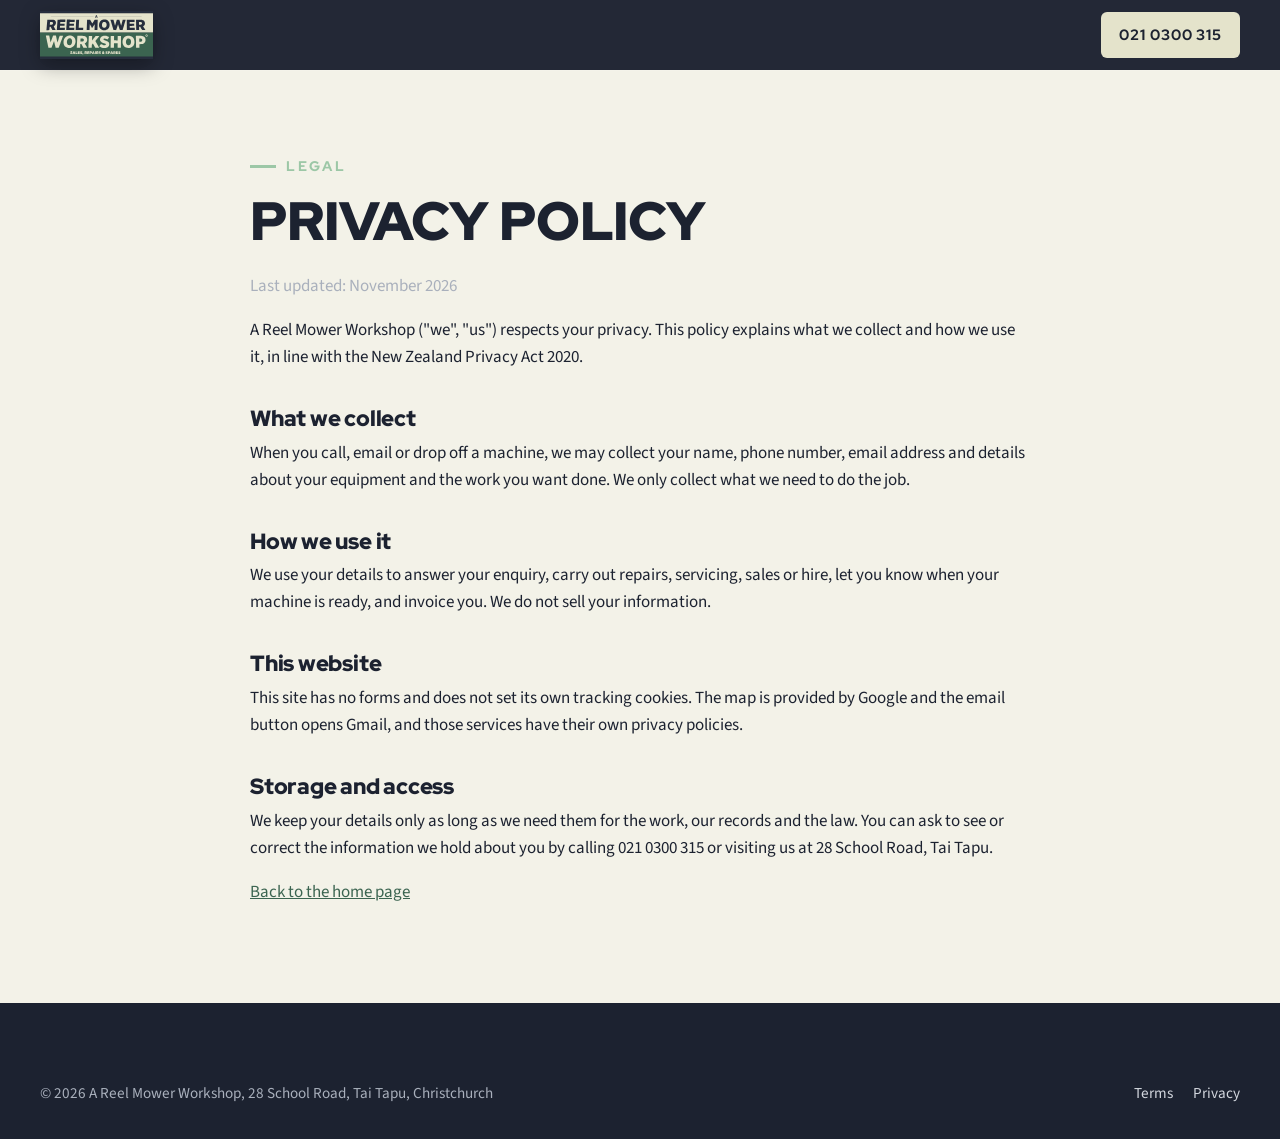
==== privacy.html @ 8727aae1 "Rebuild as A Reel Mower Workshop: new logo, owner photos, showroom, hire and reel grinder - New logo" ====
<!DOCTYPE html>
<html lang="en-NZ">
<head>
<meta charset="utf-8">
<meta name="viewport" content="width=device-width, initial-scale=1">
<title>Privacy Policy | A Reel Mower Workshop, Tai Tapu</title>
<meta name="description" content="Privacy Policy for A Reel Mower Workshop, 28 School Road, Tai Tapu.">
<meta name="theme-color" content="#1C2230">
<link rel="icon" href="favicon.ico" sizes="48x48">
<link rel="icon" href="favicon.svg" type="image/svg+xml">
<link rel="apple-touch-icon" href="apple-touch-icon.png">
<link rel="preconnect" href="https://fonts.googleapis.com">
<link rel="preconnect" href="https://fonts.gstatic.com" crossorigin>
<link href="https://fonts.googleapis.com/css2?family=Red+Hat+Display:wght@700;800;900&family=Source+Sans+3:wght@400;600;700&display=swap" rel="stylesheet">
<link rel="stylesheet" href="styles.css">
</head>
<body>
<header class="nav scrolled"><div class="wrap">
  <a class="logo" href="index.html" aria-label="A Reel Mower Workshop, home"><img src="img/logo-sign.svg" alt="A Reel Mower Workshop" width="3600" height="1528"></a>
  <div class="nav-right"><a class="btn btn-primary nav-call" href="tel:+64210300315" aria-label="Call 021 0300 315"><span class="label">021 0300 315</span></a></div>
</div></header>
<main class="legal"><div class="wrap">
<span class="eyebrow">Legal</span>
<h1>Privacy Policy</h1>
<p class="muted">Last updated: November 2026</p>
<p>A Reel Mower Workshop ("we", "us") respects your privacy. This policy explains what we collect and how we use it, in line with the New Zealand Privacy Act 2020.</p>
<h2>What we collect</h2><p>When you call, email or drop off a machine, we may collect your name, phone number, email address and details about your equipment and the work you want done. We only collect what we need to do the job.</p>
<h2>How we use it</h2><p>We use your details to answer your enquiry, carry out repairs, servicing, sales or hire, let you know when your machine is ready, and invoice you. We do not sell your information.</p>
<h2>This website</h2><p>This site has no forms and does not set its own tracking cookies. The map is provided by Google and the email button opens Gmail, and those services have their own privacy policies.</p>
<h2>Storage and access</h2><p>We keep your details only as long as we need them for the work, our records and the law. You can ask to see or correct the information we hold about you by calling 021 0300 315 or visiting us at 28 School Road, Tai Tapu.</p>
<p><a href="index.html">Back to the home page</a></p>
</div></main>
<footer class="footer"><div class="wrap footer-bottom"><span>&copy; 2026 A Reel Mower Workshop, 28 School Road, Tai Tapu, Christchurch</span><span class="footer-links"><a href="terms.html">Terms</a><a href="privacy.html">Privacy</a></span></div></footer>
</body>
</html>
---- styles.css ----
/* A Reel Mower Workshop. Colours come straight off the new sign: navy, cream, bottle green. */
:root{
  --navy:#262E3D;
  --navy-2:#1C2230;      /* darkest anchor */
  --navy-3:#313B4D;      /* raised dark surface */
  --cream:#E4E3CB;       /* the sign's cream */
  --bone:#F3F2E8;        /* light band */
  --bone-2:#E9E8D6;      /* second light band */
  --green:#3B6450;       /* the sign's green: the one accent */
  --green-dk:#2F5141;
  --green-lt:#9CC7A6;    /* the accent on dark backgrounds */
  --ink:#1C2230;
  --muted:#A9B0BC;
  --muted-dk:#55606F;
  --line:rgba(255,255,255,.12);
  --line-dk:rgba(28,34,48,.14);
  --display:'Red Hat Display', 'Arial Black', sans-serif;
  --body:'Source Sans 3', Arial, sans-serif;
  --r:6px;
}
*,*::before,*::after{box-sizing:border-box}
html{scroll-behavior:smooth;-webkit-text-size-adjust:100%}
body{margin:0;font-family:var(--body);font-size:17px;line-height:1.6;color:#E8E9EC;background:var(--navy-2);overflow-x:hidden}
img{max-width:100%;height:auto;display:block;image-orientation:from-image}
a{color:var(--green-lt)}
h1,h2,h3{font-family:var(--display);line-height:1;margin:0 0 .45em;font-weight:900;letter-spacing:-.01em}
h2{font-size:clamp(2.1rem,5.2vw,3.9rem);text-transform:uppercase}
h3{font-size:1.45rem;font-weight:800}
p{margin:0 0 1em}
.wrap{max-width:1240px;margin:0 auto;padding:0 20px}
section{padding:96px 0;position:relative}
@media (max-width:700px){section{padding:68px 0}}
.band-dark{background:var(--navy)}
.band-darker{background:var(--navy-2)}
.band-light{background:var(--bone);color:var(--ink)}
.band-bone{background:var(--bone-2);color:var(--ink)}
.band-light .muted,.band-bone .muted{color:var(--muted-dk)}
.muted{color:var(--muted)}
.eyebrow{display:inline-flex;align-items:center;gap:10px;font-family:var(--display);font-size:.88rem;font-weight:800;letter-spacing:.2em;text-transform:uppercase;color:var(--green-lt);margin-bottom:16px}
.eyebrow::before{content:"";width:26px;height:3px;background:currentColor}
.band-light .eyebrow,.band-bone .eyebrow{color:var(--green)}
.section-head{display:flex;justify-content:space-between;align-items:flex-end;gap:28px;flex-wrap:wrap;margin-bottom:44px}
.section-head>div{flex:1 1 520px}
.section-head h2{margin:0;max-width:760px}
.section-head p{flex:0 1 400px;max-width:420px;margin:0}
.btn{display:inline-flex;align-items:center;justify-content:center;gap:10px;min-height:52px;padding:13px 24px;font-family:var(--display);font-size:1rem;font-weight:800;letter-spacing:.06em;text-transform:uppercase;text-decoration:none;border:2px solid transparent;border-radius:var(--r);cursor:pointer;transition:background .2s,color .2s,transform .2s,border-color .2s}
.btn svg{width:20px;height:20px;flex:none}
.btn-primary{background:var(--cream);color:var(--navy-2)}
.btn-primary:hover{background:#fff;transform:translateY(-2px)}
.btn-green{background:var(--green);color:#fff}
.btn-green:hover{background:var(--green-dk);transform:translateY(-2px)}
.btn-ghost{border-color:rgba(255,255,255,.8);color:#fff}
.btn-ghost:hover{background:#fff;color:var(--navy-2)}
.btn-dark{border-color:var(--ink);color:var(--ink)}
.btn-dark:hover{background:var(--ink);color:#fff}
:focus-visible{outline:3px solid var(--green-lt);outline-offset:3px}
.band-light :focus-visible,.band-bone :focus-visible{outline-color:var(--green)}
.icon{width:24px;height:24px;flex:none}
.skip{position:absolute;left:-9999px;top:0;background:#fff;color:#000;padding:10px 14px;z-index:100}
.skip:focus{left:10px;top:10px}

/* ---------- NAV ---------- */
.nav{position:fixed;top:0;left:0;right:0;z-index:50;color:#fff;transition:background .3s,box-shadow .3s}
.nav .wrap{display:flex;align-items:center;justify-content:space-between;gap:16px;height:92px;transition:height .3s}
.nav.scrolled{background:rgba(28,34,48,.97);box-shadow:0 1px 0 var(--line)}
.nav.scrolled .wrap{height:70px}
.logo{display:block;flex:none;line-height:0;border-radius:3px;box-shadow:0 6px 20px rgba(0,0,0,.35)}
.logo img{height:62px;width:auto;transition:height .3s}
.nav.scrolled .logo img{height:48px}
.nav-links{display:flex;gap:26px;list-style:none;margin:0;padding:0}
.nav-links a{color:#fff;text-decoration:none;font-family:var(--display);font-weight:700;font-size:.95rem;letter-spacing:.08em;text-transform:uppercase;position:relative;padding:6px 0}
.nav-links a::after{content:"";position:absolute;left:0;bottom:0;height:2px;width:0;background:var(--green-lt);transition:width .25s}
.nav-links a:hover::after{width:100%}
.nav-right{display:flex;align-items:center;gap:8px}
.nav-call{min-height:46px;padding:8px 16px;font-size:.92rem}
.burger{display:none;background:none;border:0;color:#fff;width:46px;height:46px;padding:10px;cursor:pointer}
.burger svg{width:26px;height:26px}
@media (max-width:1060px){
  .burger{display:block}
  .nav-links{display:none;position:absolute;top:100%;left:0;right:0;flex-direction:column;gap:0;background:var(--navy-2);padding:6px 20px 22px;border-top:3px solid var(--green)}
  .nav-links.open{display:flex}
  .nav-links a{display:block;padding:14px 0;border-bottom:1px solid var(--line)}
}
@media (max-width:560px){
  .nav .wrap{height:78px}
  .logo img{height:48px}
  .nav.scrolled .logo img{height:42px}
  .nav-call .label{display:none}
  .nav-call{padding:8px 13px}
}

/* ---------- HERO ---------- */
.hero{min-height:100vh;min-height:100svh;display:flex;align-items:flex-end;color:#fff;background:var(--navy-2);overflow:hidden;padding:150px 0 64px}
.hero-slides{position:absolute;inset:0}
.hero-slides img{position:absolute;inset:0;width:100%;height:100%;object-fit:cover;opacity:0;transform:scale(1.02);transition:opacity 1.6s ease}
.hero-slides img.active{opacity:1;animation:kenburns 8s ease-out forwards}
@keyframes kenburns{from{transform:scale(1.02) translate(0,0)}to{transform:scale(1.12) translate(-1.5%,-1%)}}
.hero::after{content:"";position:absolute;inset:0;background:linear-gradient(90deg,rgba(28,34,48,.86) 0%,rgba(28,34,48,.55) 55%,rgba(28,34,48,.32)),linear-gradient(0deg,rgba(28,34,48,.92),transparent 50%)}
.hero .wrap{position:relative;z-index:2;width:100%}
.hero .eyebrow{color:var(--cream)}
.hero h1{font-size:clamp(2.3rem,7.6vw,6.4rem);text-transform:uppercase;margin-bottom:22px}
.hero h1 .line{display:block;overflow:hidden;padding-bottom:.05em;white-space:nowrap}
.hero h1 .line>span{display:block}
.hero h1 .hl{color:var(--green-lt)}
.js .hero h1 .line>span{transform:translateY(105%);animation:lineUp .9s cubic-bezier(.2,.8,.2,1) forwards}
.js .hero h1 .line:nth-child(2)>span{animation-delay:.14s}
.js .hero h1 .line:nth-child(3)>span{animation-delay:.28s}
@keyframes lineUp{to{transform:translateY(0)}}
.hero-bottom{display:flex;justify-content:space-between;align-items:flex-end;gap:28px;flex-wrap:wrap}
.hero p.lead{font-size:clamp(1.05rem,2vw,1.25rem);color:#E1E3E8;max-width:560px;margin:0}
.hero-ctas{display:flex;flex-wrap:wrap;gap:12px;margin:26px 0 0}
.js .hero-fade{opacity:0;animation:fadeIn .8s ease .55s forwards}
@keyframes fadeIn{to{opacity:1}}
.rating{display:inline-flex;align-items:center;gap:14px;padding:14px 20px;background:rgba(255,255,255,.1);border:1px solid rgba(255,255,255,.26);border-radius:var(--r);backdrop-filter:blur(12px);-webkit-backdrop-filter:blur(12px);color:#fff;text-decoration:none}
.rating .num{font-family:var(--display);font-size:2.4rem;font-weight:900;line-height:1}
.stars{display:inline-flex;gap:2px;color:#F2C14E}
.stars svg{width:18px;height:18px}
.rating small{display:block;color:#D5D8DE;font-size:.88rem}
.slide-dots{display:flex;gap:8px;margin-top:28px}
.slide-dots span{width:40px;height:3px;background:rgba(255,255,255,.3);position:relative;overflow:hidden}
.slide-dots span.on::after{content:"";position:absolute;inset:0;background:var(--cream);animation:dot 6s linear forwards;transform-origin:left}
@keyframes dot{from{transform:scaleX(0)}to{transform:scaleX(1)}}

/* ---------- TRUST STRIP (the sign's green band) ---------- */
.trust{padding:0;background:var(--green);color:var(--cream);border-top:6px solid var(--navy-2);border-bottom:6px solid var(--navy-2)}
.trust-grid{display:grid;grid-template-columns:repeat(3,1fr)}
.trust-item{display:flex;gap:14px;align-items:center;padding:26px 22px}
.trust-item+.trust-item{border-left:1px solid rgba(228,227,203,.25)}
.trust-item .icon{width:34px;height:34px}
.trust-item strong{display:block;font-family:var(--display);font-size:1.2rem;font-weight:900;text-transform:uppercase;letter-spacing:.02em;line-height:1.15;color:#fff}
.trust-item span{font-size:.96rem}
@media (max-width:820px){.trust-grid{grid-template-columns:1fr}.trust-item+.trust-item{border-left:0;border-top:1px solid rgba(228,227,203,.25)}}

/* ---------- SERVICE TILES ---------- */
.tiles{display:grid;grid-template-columns:repeat(3,1fr);grid-auto-rows:360px;gap:8px}
.tile{position:relative;overflow:hidden;color:#fff;display:flex;align-items:flex-end;background:var(--navy-3);border-radius:var(--r)}
.tile img{position:absolute;inset:0;width:100%;height:100%;object-fit:cover;transition:transform .8s cubic-bezier(.2,.8,.2,1)}
.tile::after{content:"";position:absolute;inset:0;background:linear-gradient(0deg,rgba(28,34,48,.95) 0%,rgba(28,34,48,.55) 45%,rgba(28,34,48,.12) 100%)}
.tile:hover img{transform:scale(1.06)}
.tile-body{position:relative;z-index:2;padding:24px}
.tile-num{font-family:var(--display);font-weight:900;color:var(--green-lt);font-size:.9rem;letter-spacing:.2em}
.tile h3{font-size:1.6rem;text-transform:uppercase;margin:.25em 0 .35em}
.tile p{margin:0;color:#DADDE3;font-size:.98rem;max-width:40ch}
@media (max-width:960px){.tiles{grid-template-columns:1fr 1fr}}
@media (max-width:620px){.tiles{grid-template-columns:1fr;grid-auto-rows:320px}}

/* ---------- SPLIT FEATURES (grinder, hire, about) ---------- */
.split{display:grid;grid-template-columns:1.05fr 1fr;gap:64px;align-items:center}
.split.flip .split-media{order:2}
@media (max-width:900px){.split,.split.flip{grid-template-columns:1fr;gap:40px}.split.flip .split-media{order:0}}
.pair{display:grid;grid-template-columns:1.25fr 1fr;gap:10px;align-items:start}
.pair figure{margin:0}
.pair figure:nth-child(2){margin-top:70px}
.pair img,.single img{border-radius:var(--r);width:100%}
.single{position:relative;margin:0}
.tag{position:absolute;left:0;bottom:0;background:var(--green);color:#fff;font-family:var(--display);font-weight:800;letter-spacing:.08em;text-transform:uppercase;font-size:.85rem;padding:12px 16px;border-radius:0 var(--r) 0 var(--r)}
.checks{list-style:none;margin:26px 0 30px;padding:0;display:grid;gap:14px}
.checks li{display:flex;gap:12px;align-items:flex-start}
.checks .icon{color:var(--green-lt);margin-top:2px}
.band-light .checks .icon,.band-bone .checks .icon{color:var(--green)}
.checks strong{display:block;font-family:var(--display);font-weight:800;font-size:1.08rem}
.steps{counter-reset:s;list-style:none;margin:26px 0 30px;padding:0;display:grid;gap:12px}
.steps li{counter-increment:s;display:flex;gap:16px;align-items:flex-start;padding:16px 18px;background:var(--navy-3);border-radius:var(--r)}
.steps li::before{content:counter(s,decimal-leading-zero);font-family:var(--display);font-weight:900;color:var(--green-lt);font-size:1.3rem;line-height:1.1}
.steps strong{display:block;font-family:var(--display);font-weight:800}
.chiplist{display:flex;flex-wrap:wrap;gap:8px;margin:0 0 26px;padding:0;list-style:none}
.chiplist li{padding:7px 13px;border:1px solid var(--line);border-radius:999px;font-size:.95rem}
.band-light .chiplist li,.band-bone .chiplist li{border-color:var(--line-dk)}
.note{font-size:.92rem}

/* ---------- STATS BAND ---------- */
.parallax{background-size:cover;background-position:center;background-attachment:fixed;color:#fff;padding:110px 0}
.parallax::before{content:"";position:absolute;inset:0;background:rgba(28,34,48,.8)}
.parallax .wrap{position:relative}
.stats{display:grid;grid-template-columns:repeat(4,1fr);gap:20px;text-align:center}
.stat b{display:block;font-family:var(--display);font-size:clamp(2.6rem,6vw,4.4rem);font-weight:900;line-height:1;color:var(--cream)}
.stat span{font-family:var(--display);font-weight:700;letter-spacing:.14em;text-transform:uppercase;font-size:.85rem;color:#D3D7DE}
@media (max-width:760px){.stats{grid-template-columns:1fr 1fr;gap:34px 16px}}
@media (hover:none){.parallax{background-attachment:scroll}}

/* ---------- MASONRY GALLERIES (natural aspect, never cropped) ---------- */
.masonry{column-count:3;column-gap:10px}
.masonry figure{break-inside:avoid;margin:0 0 10px;position:relative;overflow:hidden;border-radius:var(--r)}
.masonry img{width:100%;height:auto;display:block;transition:transform .7s cubic-bezier(.2,.8,.2,1)}
.masonry figure:hover img{transform:scale(1.04)}
.masonry figcaption{position:absolute;left:0;right:0;bottom:0;padding:30px 14px 11px;font-family:var(--display);font-weight:700;font-size:.92rem;letter-spacing:.04em;color:#fff;background:linear-gradient(0deg,rgba(28,34,48,.85),transparent)}
@media (max-width:900px){.masonry{column-count:2}}
@media (max-width:520px){.masonry{column-count:1}}

/* ---------- CREW ---------- */
.crew{display:grid;grid-template-columns:repeat(2,minmax(0,1fr));gap:16px;margin-top:8px}
.crew-card{padding:24px;border:1px solid var(--line-dk);border-radius:var(--r);background:#fff}
.crew-card .role{font-family:var(--display);font-weight:800;letter-spacing:.12em;text-transform:uppercase;font-size:.8rem;color:var(--green)}
.crew-card h3{margin:.3em 0 .35em;font-size:1.5rem}
.crew-card p{margin:0;color:var(--muted-dk)}
@media (max-width:620px){.crew{grid-template-columns:1fr}}

/* ---------- REVIEWS ---------- */
.reviews-grid{display:grid;grid-template-columns:repeat(3,1fr);gap:14px}
.review{background:var(--navy-3);padding:26px;border-radius:var(--r);display:flex;flex-direction:column;gap:14px}
.review blockquote{margin:0;font-size:1.04rem;color:#E4E6EA}
.review footer{margin-top:auto;display:flex;justify-content:space-between;gap:10px;font-size:.92rem;color:var(--muted);flex-wrap:wrap}
.review footer b{color:#fff;font-family:var(--display);font-weight:800}
.reviews-cta{margin-top:30px;display:flex;flex-wrap:wrap;gap:12px;align-items:center}
@media (max-width:960px){.reviews-grid{grid-template-columns:1fr 1fr}}
@media (max-width:640px){.reviews-grid{grid-template-columns:1fr}}
.review-banner{background:var(--green);color:var(--cream);padding:56px 0;border-top:6px solid var(--navy-2);border-bottom:6px solid var(--navy-2)}
.review-banner .wrap{display:flex;justify-content:space-between;align-items:center;gap:24px;flex-wrap:wrap}
.review-banner h2{font-size:clamp(1.7rem,4vw,2.7rem);margin:0;color:#fff}
.review-banner p{margin:.4em 0 0}

/* ---------- FAQ ---------- */
.faq{max-width:880px}
.faq details{border-bottom:1px solid var(--line-dk)}
.faq summary{list-style:none;cursor:pointer;display:flex;justify-content:space-between;align-items:center;gap:18px;padding:22px 2px;min-height:56px;font-family:var(--display);font-weight:800;font-size:1.18rem}
.faq summary::-webkit-details-marker{display:none}
.faq summary::after{content:"+";font-size:1.8rem;line-height:1;color:var(--green);transition:transform .25s;flex:none}
.faq details[open] summary::after{transform:rotate(45deg)}
.faq details p{margin:0 0 22px;color:var(--muted-dk);max-width:72ch}

/* ---------- CONTACT ---------- */
.contact{background:var(--navy)}
.contact-grid{display:grid;grid-template-columns:1fr 1fr;gap:56px;align-items:start}
@media (max-width:900px){.contact-grid{grid-template-columns:1fr;gap:36px}}
.info{list-style:none;margin:28px 0;padding:0;display:grid;gap:18px}
.info li{display:flex;gap:14px;align-items:flex-start}
.info .icon{color:var(--green-lt);margin-top:2px}
.info small{display:block;font-family:var(--display);font-weight:800;letter-spacing:.14em;text-transform:uppercase;font-size:.75rem;color:var(--muted)}
.info a{color:#fff;text-decoration:none}
.info a:hover{text-decoration:underline}
.socials{display:flex;gap:10px}
.socials a{width:46px;height:46px;display:inline-flex;align-items:center;justify-content:center;border:1px solid var(--line);border-radius:50%;color:#fff;transition:background .2s,border-color .2s}
.socials a:hover{background:var(--green);border-color:var(--green)}
.socials svg{width:20px;height:20px}
.contact-card{background:var(--navy-2);padding:34px;border-radius:var(--r);border-top:6px solid var(--green)}
.contact-card h3{font-size:1.8rem;text-transform:uppercase}
.contact-card .btn{width:100%;min-height:62px;font-size:1.05rem;margin-top:12px}
.hours{width:100%;border-collapse:collapse;margin-top:6px;font-size:.98rem}
.hours td{padding:6px 0;border-bottom:1px solid var(--line)}
.hours td:last-child{text-align:right;color:#fff}
.map{padding:0;line-height:0;background:var(--navy-2)}
.map iframe{width:100%;height:440px;border:0;filter:grayscale(.25) contrast(1.05)}
@media (max-width:620px){.map iframe{height:340px}}

/* ---------- FOOTER ---------- */
.footer{background:var(--navy-2);padding:56px 0 34px;color:var(--muted);font-size:.95rem}
.footer-top{display:flex;justify-content:space-between;align-items:center;gap:26px;flex-wrap:wrap;padding-bottom:28px;border-bottom:1px solid var(--line)}
.footer-logo img{height:84px;width:auto;border-radius:3px}
.footer-links{display:flex;gap:20px;flex-wrap:wrap}
.footer-links a{color:#D3D7DE;text-decoration:none}
.footer-links a:hover{color:#fff}
.footer-bottom{padding-top:22px;display:flex;justify-content:space-between;gap:12px;flex-wrap:wrap}

/* ---------- LEGAL PAGES ---------- */
.legal{background:var(--bone);color:var(--ink);padding:150px 0 80px}
.legal .wrap{max-width:820px}
.legal h1{font-size:clamp(2.2rem,6vw,3.4rem);text-transform:uppercase}
.legal h2{font-size:1.4rem;text-transform:none;margin-top:1.6em}
.legal a{color:var(--green)}

/* ---------- REVEALS ---------- */
.js .reveal{opacity:0;transform:translateY(26px);transition:opacity .7s ease,transform .7s cubic-bezier(.2,.8,.2,1)}
.js .reveal.in{opacity:1;transform:none}
.js .wipe>img{clip-path:inset(0 100% 0 0);transition:clip-path 1.1s cubic-bezier(.77,0,.18,1),transform .8s cubic-bezier(.2,.8,.2,1)}
.js .wipe.in>img{clip-path:inset(0 0 0 0)}
@media (prefers-reduced-motion:reduce){
  *{animation:none!important;transition:none!important;scroll-behavior:auto!important}
  .js .reveal{opacity:1;transform:none}
  .js .wipe>img{clip-path:none}
  .js .hero h1 .line>span{transform:none}
  .js .hero-fade{opacity:1}
  .parallax{background-attachment:scroll}
}
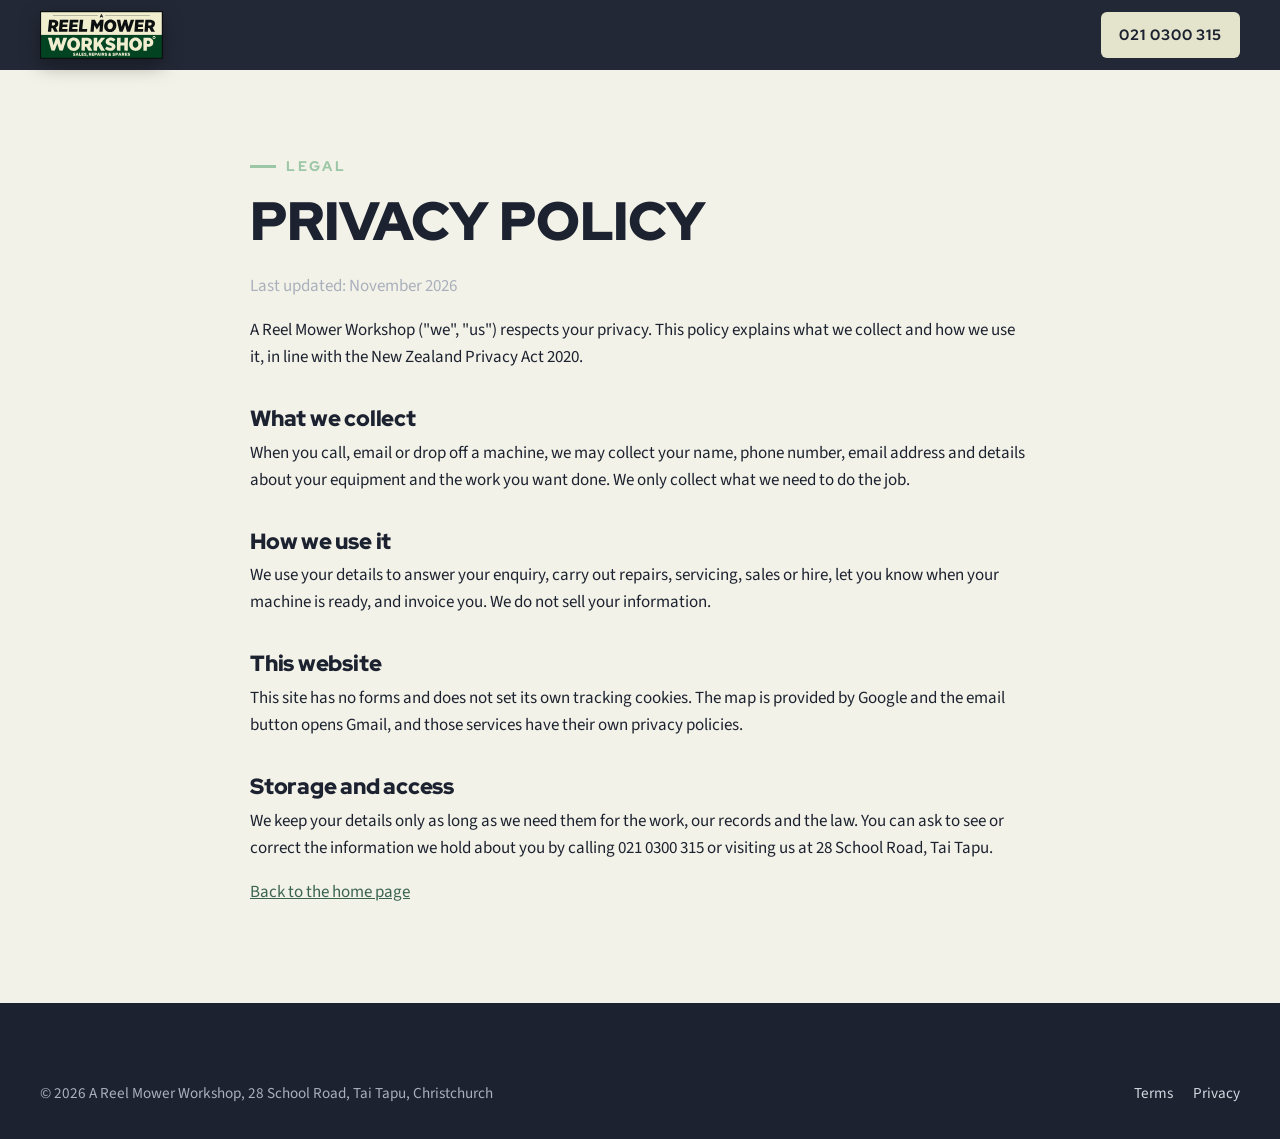
==== commit e7491615: "Use the owner's new logo file (traced to SVG) in nav and footer; favicon in logo colours Co-Authored" ====
--- a/privacy.html
+++ b/privacy.html
@@ -16,7 +16,7 @@
 </head>
 <body>
 <header class="nav scrolled"><div class="wrap">
-  <a class="logo" href="index.html" aria-label="A Reel Mower Workshop, home"><img src="img/logo-sign.svg" alt="A Reel Mower Workshop" width="3600" height="1528"></a>
+  <a class="logo" href="index.html" aria-label="A Reel Mower Workshop, home"><img src="img/logo-workshop.svg" alt="A Reel Mower Workshop" width="1765" height="688"></a>
   <div class="nav-right"><a class="btn btn-primary nav-call" href="tel:+64210300315" aria-label="Call 021 0300 315"><span class="label">021 0300 315</span></a></div>
 </div></header>
 <main class="legal"><div class="wrap">
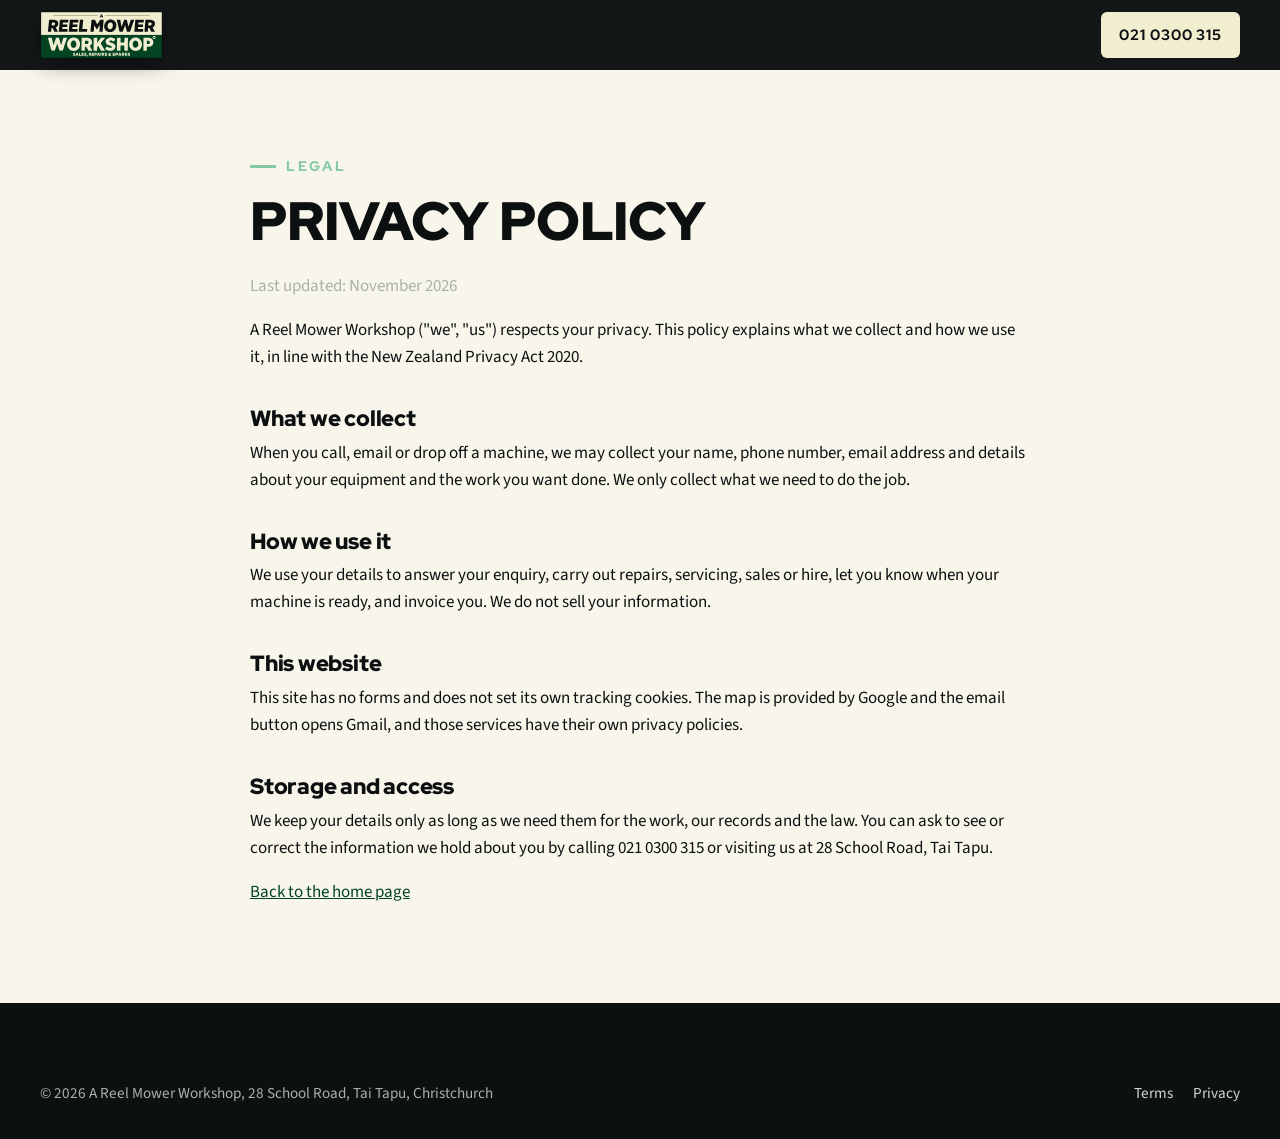
==== commit 905c1823: "Match site colours to the new logo; phone layout: swipe galleries and reviews, full-width buttons, b" ====
--- a/privacy.html
+++ b/privacy.html
@@ -5,7 +5,7 @@
 <meta name="viewport" content="width=device-width, initial-scale=1">
 <title>Privacy Policy | A Reel Mower Workshop, Tai Tapu</title>
 <meta name="description" content="Privacy Policy for A Reel Mower Workshop, 28 School Road, Tai Tapu.">
-<meta name="theme-color" content="#1C2230">
+<meta name="theme-color" content="#0C1011">
 <link rel="icon" href="favicon.ico" sizes="48x48">
 <link rel="icon" href="favicon.svg" type="image/svg+xml">
 <link rel="apple-touch-icon" href="apple-touch-icon.png">
--- a/styles.css
+++ b/styles.css
@@ -1,26 +1,26 @@
-/* A Reel Mower Workshop. Colours come straight off the new sign: navy, cream, bottle green. */
+/* A Reel Mower Workshop. Colours come straight off the logo: black frame, cream, forest green. */
 :root{
-  --navy:#262E3D;
-  --navy-2:#1C2230;      /* darkest anchor */
-  --navy-3:#313B4D;      /* raised dark surface */
-  --cream:#E4E3CB;       /* the sign's cream */
-  --bone:#F3F2E8;        /* light band */
-  --bone-2:#E9E8D6;      /* second light band */
-  --green:#3B6450;       /* the sign's green: the one accent */
-  --green-dk:#2F5141;
-  --green-lt:#9CC7A6;    /* the accent on dark backgrounds */
-  --ink:#1C2230;
-  --muted:#A9B0BC;
-  --muted-dk:#55606F;
+  --dark:#151B1A;        /* dark band: the logo black, lifted */
+  --black:#0C1011;       /* the logo's black: darkest anchor */
+  --dark-3:#1F2725;      /* raised dark surface */
+  --cream:#F1EDCF;       /* the logo's cream */
+  --bone:#F8F6EB;        /* light band */
+  --bone-2:#F1EDCF;      /* second light band: the logo cream itself */
+  --green:#024422;       /* the logo's forest green: the one accent */
+  --green-dk:#013318;
+  --green-lt:#82C9A4;    /* the same green, lightened for dark backgrounds */
+  --ink:#0C1011;
+  --muted:#A9B1AD;
+  --muted-dk:#55605B;
   --line:rgba(255,255,255,.12);
-  --line-dk:rgba(28,34,48,.14);
+  --line-dk:rgba(12,16,17,.14);
   --display:'Red Hat Display', 'Arial Black', sans-serif;
   --body:'Source Sans 3', Arial, sans-serif;
   --r:6px;
 }
 *,*::before,*::after{box-sizing:border-box}
 html{scroll-behavior:smooth;-webkit-text-size-adjust:100%}
-body{margin:0;font-family:var(--body);font-size:17px;line-height:1.6;color:#E8E9EC;background:var(--navy-2);overflow-x:hidden}
+body{margin:0;font-family:var(--body);font-size:17px;line-height:1.6;color:#ECECE6;background:var(--black);overflow-x:hidden}
 img{max-width:100%;height:auto;display:block;image-orientation:from-image}
 a{color:var(--green-lt)}
 h1,h2,h3{font-family:var(--display);line-height:1;margin:0 0 .45em;font-weight:900;letter-spacing:-.01em}
@@ -30,8 +30,8 @@
 .wrap{max-width:1240px;margin:0 auto;padding:0 20px}
 section{padding:96px 0;position:relative}
 @media (max-width:700px){section{padding:68px 0}}
-.band-dark{background:var(--navy)}
-.band-darker{background:var(--navy-2)}
+.band-dark{background:var(--dark)}
+.band-darker{background:var(--black)}
 .band-light{background:var(--bone);color:var(--ink)}
 .band-bone{background:var(--bone-2);color:var(--ink)}
 .band-light .muted,.band-bone .muted{color:var(--muted-dk)}
@@ -45,12 +45,12 @@
 .section-head p{flex:0 1 400px;max-width:420px;margin:0}
 .btn{display:inline-flex;align-items:center;justify-content:center;gap:10px;min-height:52px;padding:13px 24px;font-family:var(--display);font-size:1rem;font-weight:800;letter-spacing:.06em;text-transform:uppercase;text-decoration:none;border:2px solid transparent;border-radius:var(--r);cursor:pointer;transition:background .2s,color .2s,transform .2s,border-color .2s}
 .btn svg{width:20px;height:20px;flex:none}
-.btn-primary{background:var(--cream);color:var(--navy-2)}
+.btn-primary{background:var(--cream);color:var(--black)}
 .btn-primary:hover{background:#fff;transform:translateY(-2px)}
 .btn-green{background:var(--green);color:#fff}
 .btn-green:hover{background:var(--green-dk);transform:translateY(-2px)}
 .btn-ghost{border-color:rgba(255,255,255,.8);color:#fff}
-.btn-ghost:hover{background:#fff;color:var(--navy-2)}
+.btn-ghost:hover{background:#fff;color:var(--black)}
 .btn-dark{border-color:var(--ink);color:var(--ink)}
 .btn-dark:hover{background:var(--ink);color:#fff}
 :focus-visible{outline:3px solid var(--green-lt);outline-offset:3px}
@@ -62,7 +62,7 @@
 /* ---------- NAV ---------- */
 .nav{position:fixed;top:0;left:0;right:0;z-index:50;color:#fff;transition:background .3s,box-shadow .3s}
 .nav .wrap{display:flex;align-items:center;justify-content:space-between;gap:16px;height:92px;transition:height .3s}
-.nav.scrolled{background:rgba(28,34,48,.97);box-shadow:0 1px 0 var(--line)}
+.nav.scrolled{background:rgba(12,16,17,.97);box-shadow:0 1px 0 var(--line)}
 .nav.scrolled .wrap{height:70px}
 .logo{display:block;flex:none;line-height:0;border-radius:3px;box-shadow:0 6px 20px rgba(0,0,0,.35)}
 .logo img{height:62px;width:auto;transition:height .3s}
@@ -77,7 +77,7 @@
 .burger svg{width:26px;height:26px}
 @media (max-width:1060px){
   .burger{display:block}
-  .nav-links{display:none;position:absolute;top:100%;left:0;right:0;flex-direction:column;gap:0;background:var(--navy-2);padding:6px 20px 22px;border-top:3px solid var(--green)}
+  .nav-links{display:none;position:absolute;top:100%;left:0;right:0;flex-direction:column;gap:0;background:var(--black);padding:6px 20px 22px;border-top:3px solid var(--green)}
   .nav-links.open{display:flex}
   .nav-links a{display:block;padding:14px 0;border-bottom:1px solid var(--line)}
 }
@@ -90,12 +90,12 @@
 }
 
 /* ---------- HERO ---------- */
-.hero{min-height:100vh;min-height:100svh;display:flex;align-items:flex-end;color:#fff;background:var(--navy-2);overflow:hidden;padding:150px 0 64px}
+.hero{min-height:100vh;min-height:100svh;display:flex;align-items:flex-end;color:#fff;background:var(--black);overflow:hidden;padding:150px 0 64px}
 .hero-slides{position:absolute;inset:0}
 .hero-slides img{position:absolute;inset:0;width:100%;height:100%;object-fit:cover;opacity:0;transform:scale(1.02);transition:opacity 1.6s ease}
 .hero-slides img.active{opacity:1;animation:kenburns 8s ease-out forwards}
 @keyframes kenburns{from{transform:scale(1.02) translate(0,0)}to{transform:scale(1.12) translate(-1.5%,-1%)}}
-.hero::after{content:"";position:absolute;inset:0;background:linear-gradient(90deg,rgba(28,34,48,.86) 0%,rgba(28,34,48,.55) 55%,rgba(28,34,48,.32)),linear-gradient(0deg,rgba(28,34,48,.92),transparent 50%)}
+.hero::after{content:"";position:absolute;inset:0;background:linear-gradient(90deg,rgba(12,16,17,.86) 0%,rgba(12,16,17,.55) 55%,rgba(12,16,17,.32)),linear-gradient(0deg,rgba(12,16,17,.92),transparent 50%)}
 .hero .wrap{position:relative;z-index:2;width:100%}
 .hero .eyebrow{color:var(--cream)}
 .hero h1{font-size:clamp(2.3rem,7.6vw,6.4rem);text-transform:uppercase;margin-bottom:22px}
@@ -107,7 +107,7 @@
 .js .hero h1 .line:nth-child(3)>span{animation-delay:.28s}
 @keyframes lineUp{to{transform:translateY(0)}}
 .hero-bottom{display:flex;justify-content:space-between;align-items:flex-end;gap:28px;flex-wrap:wrap}
-.hero p.lead{font-size:clamp(1.05rem,2vw,1.25rem);color:#E1E3E8;max-width:560px;margin:0}
+.hero p.lead{font-size:clamp(1.05rem,2vw,1.25rem);color:#E4E5DF;max-width:560px;margin:0}
 .hero-ctas{display:flex;flex-wrap:wrap;gap:12px;margin:26px 0 0}
 .js .hero-fade{opacity:0;animation:fadeIn .8s ease .55s forwards}
 @keyframes fadeIn{to{opacity:1}}
@@ -115,32 +115,32 @@
 .rating .num{font-family:var(--display);font-size:2.4rem;font-weight:900;line-height:1}
 .stars{display:inline-flex;gap:2px;color:#F2C14E}
 .stars svg{width:18px;height:18px}
-.rating small{display:block;color:#D5D8DE;font-size:.88rem}
+.rating small{display:block;color:#D8DAD4;font-size:.88rem}
 .slide-dots{display:flex;gap:8px;margin-top:28px}
 .slide-dots span{width:40px;height:3px;background:rgba(255,255,255,.3);position:relative;overflow:hidden}
 .slide-dots span.on::after{content:"";position:absolute;inset:0;background:var(--cream);animation:dot 6s linear forwards;transform-origin:left}
 @keyframes dot{from{transform:scaleX(0)}to{transform:scaleX(1)}}
 
-/* ---------- TRUST STRIP (the sign's green band) ---------- */
-.trust{padding:0;background:var(--green);color:var(--cream);border-top:6px solid var(--navy-2);border-bottom:6px solid var(--navy-2)}
+/* ---------- TRUST STRIP (the logo's green band) ---------- */
+.trust{padding:0;background:var(--green);color:var(--cream);border-top:6px solid var(--black);border-bottom:6px solid var(--black)}
 .trust-grid{display:grid;grid-template-columns:repeat(3,1fr)}
 .trust-item{display:flex;gap:14px;align-items:center;padding:26px 22px}
-.trust-item+.trust-item{border-left:1px solid rgba(228,227,203,.25)}
+.trust-item+.trust-item{border-left:1px solid rgba(241,237,207,.25)}
 .trust-item .icon{width:34px;height:34px}
 .trust-item strong{display:block;font-family:var(--display);font-size:1.2rem;font-weight:900;text-transform:uppercase;letter-spacing:.02em;line-height:1.15;color:#fff}
 .trust-item span{font-size:.96rem}
-@media (max-width:820px){.trust-grid{grid-template-columns:1fr}.trust-item+.trust-item{border-left:0;border-top:1px solid rgba(228,227,203,.25)}}
+@media (max-width:820px){.trust-grid{grid-template-columns:1fr}.trust-item+.trust-item{border-left:0;border-top:1px solid rgba(241,237,207,.25)}}
 
 /* ---------- SERVICE TILES ---------- */
 .tiles{display:grid;grid-template-columns:repeat(3,1fr);grid-auto-rows:360px;gap:8px}
-.tile{position:relative;overflow:hidden;color:#fff;display:flex;align-items:flex-end;background:var(--navy-3);border-radius:var(--r)}
+.tile{position:relative;overflow:hidden;color:#fff;display:flex;align-items:flex-end;background:var(--dark-3);border-radius:var(--r)}
 .tile img{position:absolute;inset:0;width:100%;height:100%;object-fit:cover;transition:transform .8s cubic-bezier(.2,.8,.2,1)}
-.tile::after{content:"";position:absolute;inset:0;background:linear-gradient(0deg,rgba(28,34,48,.95) 0%,rgba(28,34,48,.55) 45%,rgba(28,34,48,.12) 100%)}
+.tile::after{content:"";position:absolute;inset:0;background:linear-gradient(0deg,rgba(12,16,17,.95) 0%,rgba(12,16,17,.55) 45%,rgba(12,16,17,.12) 100%)}
 .tile:hover img{transform:scale(1.06)}
 .tile-body{position:relative;z-index:2;padding:24px}
 .tile-num{font-family:var(--display);font-weight:900;color:var(--green-lt);font-size:.9rem;letter-spacing:.2em}
 .tile h3{font-size:1.6rem;text-transform:uppercase;margin:.25em 0 .35em}
-.tile p{margin:0;color:#DADDE3;font-size:.98rem;max-width:40ch}
+.tile p{margin:0;color:#DCDED8;font-size:.98rem;max-width:40ch}
 @media (max-width:960px){.tiles{grid-template-columns:1fr 1fr}}
 @media (max-width:620px){.tiles{grid-template-columns:1fr;grid-auto-rows:320px}}
 
@@ -160,7 +160,7 @@
 .band-light .checks .icon,.band-bone .checks .icon{color:var(--green)}
 .checks strong{display:block;font-family:var(--display);font-weight:800;font-size:1.08rem}
 .steps{counter-reset:s;list-style:none;margin:26px 0 30px;padding:0;display:grid;gap:12px}
-.steps li{counter-increment:s;display:flex;gap:16px;align-items:flex-start;padding:16px 18px;background:var(--navy-3);border-radius:var(--r)}
+.steps li{counter-increment:s;display:flex;gap:16px;align-items:flex-start;padding:16px 18px;background:var(--dark-3);border-radius:var(--r)}
 .steps li::before{content:counter(s,decimal-leading-zero);font-family:var(--display);font-weight:900;color:var(--green-lt);font-size:1.3rem;line-height:1.1}
 .steps strong{display:block;font-family:var(--display);font-weight:800}
 .chiplist{display:flex;flex-wrap:wrap;gap:8px;margin:0 0 26px;padding:0;list-style:none}
@@ -170,11 +170,11 @@
 
 /* ---------- STATS BAND ---------- */
 .parallax{background-size:cover;background-position:center;background-attachment:fixed;color:#fff;padding:110px 0}
-.parallax::before{content:"";position:absolute;inset:0;background:rgba(28,34,48,.8)}
+.parallax::before{content:"";position:absolute;inset:0;background:rgba(12,16,17,.8)}
 .parallax .wrap{position:relative}
 .stats{display:grid;grid-template-columns:repeat(4,1fr);gap:20px;text-align:center}
 .stat b{display:block;font-family:var(--display);font-size:clamp(2.6rem,6vw,4.4rem);font-weight:900;line-height:1;color:var(--cream)}
-.stat span{font-family:var(--display);font-weight:700;letter-spacing:.14em;text-transform:uppercase;font-size:.85rem;color:#D3D7DE}
+.stat span{font-family:var(--display);font-weight:700;letter-spacing:.14em;text-transform:uppercase;font-size:.85rem;color:#D5D8D2}
 @media (max-width:760px){.stats{grid-template-columns:1fr 1fr;gap:34px 16px}}
 @media (hover:none){.parallax{background-attachment:scroll}}
 
@@ -183,7 +183,7 @@
 .masonry figure{break-inside:avoid;margin:0 0 10px;position:relative;overflow:hidden;border-radius:var(--r)}
 .masonry img{width:100%;height:auto;display:block;transition:transform .7s cubic-bezier(.2,.8,.2,1)}
 .masonry figure:hover img{transform:scale(1.04)}
-.masonry figcaption{position:absolute;left:0;right:0;bottom:0;padding:30px 14px 11px;font-family:var(--display);font-weight:700;font-size:.92rem;letter-spacing:.04em;color:#fff;background:linear-gradient(0deg,rgba(28,34,48,.85),transparent)}
+.masonry figcaption{position:absolute;left:0;right:0;bottom:0;padding:30px 14px 11px;font-family:var(--display);font-weight:700;font-size:.92rem;letter-spacing:.04em;color:#fff;background:linear-gradient(0deg,rgba(12,16,17,.85),transparent)}
 @media (max-width:900px){.masonry{column-count:2}}
 @media (max-width:520px){.masonry{column-count:1}}
 
@@ -197,14 +197,14 @@
 
 /* ---------- REVIEWS ---------- */
 .reviews-grid{display:grid;grid-template-columns:repeat(3,1fr);gap:14px}
-.review{background:var(--navy-3);padding:26px;border-radius:var(--r);display:flex;flex-direction:column;gap:14px}
-.review blockquote{margin:0;font-size:1.04rem;color:#E4E6EA}
+.review{background:var(--dark-3);padding:26px;border-radius:var(--r);display:flex;flex-direction:column;gap:14px}
+.review blockquote{margin:0;font-size:1.04rem;color:#E6E7E1}
 .review footer{margin-top:auto;display:flex;justify-content:space-between;gap:10px;font-size:.92rem;color:var(--muted);flex-wrap:wrap}
 .review footer b{color:#fff;font-family:var(--display);font-weight:800}
 .reviews-cta{margin-top:30px;display:flex;flex-wrap:wrap;gap:12px;align-items:center}
 @media (max-width:960px){.reviews-grid{grid-template-columns:1fr 1fr}}
 @media (max-width:640px){.reviews-grid{grid-template-columns:1fr}}
-.review-banner{background:var(--green);color:var(--cream);padding:56px 0;border-top:6px solid var(--navy-2);border-bottom:6px solid var(--navy-2)}
+.review-banner{background:var(--green);color:var(--cream);padding:56px 0;border-top:6px solid var(--black);border-bottom:6px solid var(--black)}
 .review-banner .wrap{display:flex;justify-content:space-between;align-items:center;gap:24px;flex-wrap:wrap}
 .review-banner h2{font-size:clamp(1.7rem,4vw,2.7rem);margin:0;color:#fff}
 .review-banner p{margin:.4em 0 0}
@@ -219,7 +219,7 @@
 .faq details p{margin:0 0 22px;color:var(--muted-dk);max-width:72ch}
 
 /* ---------- CONTACT ---------- */
-.contact{background:var(--navy)}
+.contact{background:var(--dark)}
 .contact-grid{display:grid;grid-template-columns:1fr 1fr;gap:56px;align-items:start}
 @media (max-width:900px){.contact-grid{grid-template-columns:1fr;gap:36px}}
 .info{list-style:none;margin:28px 0;padding:0;display:grid;gap:18px}
@@ -232,22 +232,22 @@
 .socials a{width:46px;height:46px;display:inline-flex;align-items:center;justify-content:center;border:1px solid var(--line);border-radius:50%;color:#fff;transition:background .2s,border-color .2s}
 .socials a:hover{background:var(--green);border-color:var(--green)}
 .socials svg{width:20px;height:20px}
-.contact-card{background:var(--navy-2);padding:34px;border-radius:var(--r);border-top:6px solid var(--green)}
+.contact-card{background:var(--black);padding:34px;border-radius:var(--r);border-top:6px solid var(--green)}
 .contact-card h3{font-size:1.8rem;text-transform:uppercase}
 .contact-card .btn{width:100%;min-height:62px;font-size:1.05rem;margin-top:12px}
 .hours{width:100%;border-collapse:collapse;margin-top:6px;font-size:.98rem}
 .hours td{padding:6px 0;border-bottom:1px solid var(--line)}
 .hours td:last-child{text-align:right;color:#fff}
-.map{padding:0;line-height:0;background:var(--navy-2)}
+.map{padding:0;line-height:0;background:var(--black)}
 .map iframe{width:100%;height:440px;border:0;filter:grayscale(.25) contrast(1.05)}
 @media (max-width:620px){.map iframe{height:340px}}
 
 /* ---------- FOOTER ---------- */
-.footer{background:var(--navy-2);padding:56px 0 34px;color:var(--muted);font-size:.95rem}
+.footer{background:var(--black);padding:56px 0 34px;color:var(--muted);font-size:.95rem}
 .footer-top{display:flex;justify-content:space-between;align-items:center;gap:26px;flex-wrap:wrap;padding-bottom:28px;border-bottom:1px solid var(--line)}
 .footer-logo img{height:84px;width:auto;border-radius:3px}
 .footer-links{display:flex;gap:20px;flex-wrap:wrap}
-.footer-links a{color:#D3D7DE;text-decoration:none}
+.footer-links a{color:#D5D8D2;text-decoration:none}
 .footer-links a:hover{color:#fff}
 .footer-bottom{padding-top:22px;display:flex;justify-content:space-between;gap:12px;flex-wrap:wrap}
 
@@ -257,6 +257,44 @@
 .legal h1{font-size:clamp(2.2rem,6vw,3.4rem);text-transform:uppercase}
 .legal h2{font-size:1.4rem;text-transform:none;margin-top:1.6em}
 .legal a{color:var(--green)}
+
+/* ---------- PHONES ---------- */
+.swipe-hint{display:none}
+@media (max-width:620px){
+  section{padding:60px 0}
+  .section-head{margin-bottom:28px;gap:14px}
+  .btn{font-size:.95rem;letter-spacing:.04em;padding:13px 18px}
+  section .btn{width:100%}
+  /* hero: more shade behind the words, stacked full-width buttons */
+  .hero{padding:118px 0 40px}
+  .hero::after{background:linear-gradient(0deg,rgba(12,16,17,.94) 0%,rgba(12,16,17,.78) 48%,rgba(12,16,17,.42) 100%)}
+  .hero h1{font-size:min(2.3rem,10.2vw)}  /* keeps MOWER REPAIRS on one line down to 320px */
+  .hero .eyebrow{letter-spacing:.14em}
+  .hero-ctas{flex-direction:column;align-items:stretch}
+  .hero-bottom{gap:22px}
+  .hero .rating{display:none}  /* the green strip right below repeats the 4.9 rating */
+  .trust-item{padding:18px 4px}
+  /* service tiles a little shorter */
+  .tiles{grid-auto-rows:270px}
+  .tile-body{padding:20px}
+  .tile h3{font-size:1.4rem}
+  /* galleries and reviews swipe sideways instead of stacking into a long scroll */
+  .swipe-hint{display:flex;align-items:center;gap:8px;margin:-6px 0 14px;font-family:var(--display);font-weight:800;font-size:.8rem;letter-spacing:.16em;text-transform:uppercase;color:var(--muted)}
+  .band-light .swipe-hint,.band-bone .swipe-hint{color:var(--muted-dk)}
+  .swipe-hint .icon{width:18px;height:18px}
+  .masonry,.reviews-grid{display:flex;gap:10px;column-count:auto;overflow-x:auto;scroll-snap-type:x mandatory;-webkit-overflow-scrolling:touch;overscroll-behavior-x:contain;scrollbar-width:none;margin:0 -20px;padding:0 20px 4px;scroll-padding-left:20px}
+  .masonry::-webkit-scrollbar,.reviews-grid::-webkit-scrollbar{display:none}
+  .masonry figure{flex:0 0 auto;margin:0;height:min(320px,82vw);scroll-snap-align:start}
+  .masonry img{height:100%;width:auto;max-width:calc(100vw - 64px);object-fit:cover}
+  .review{flex:0 0 84%;padding:22px;scroll-snap-align:start}
+  .js .masonry .reveal,.js .reviews-grid .reveal{opacity:1;transform:none}
+  /* bigger tap targets for contact details and footer links */
+  .info a{display:inline-block;padding:10px 0;margin:-10px 0}
+  .info small{font-size:.8rem}
+  .footer-top{flex-direction:column;align-items:flex-start}
+  .footer-links{gap:0 20px}
+  .footer-links a{display:inline-block;padding:11px 0}
+}
 
 /* ---------- REVEALS ---------- */
 .js .reveal{opacity:0;transform:translateY(26px);transition:opacity .7s ease,transform .7s cubic-bezier(.2,.8,.2,1)}
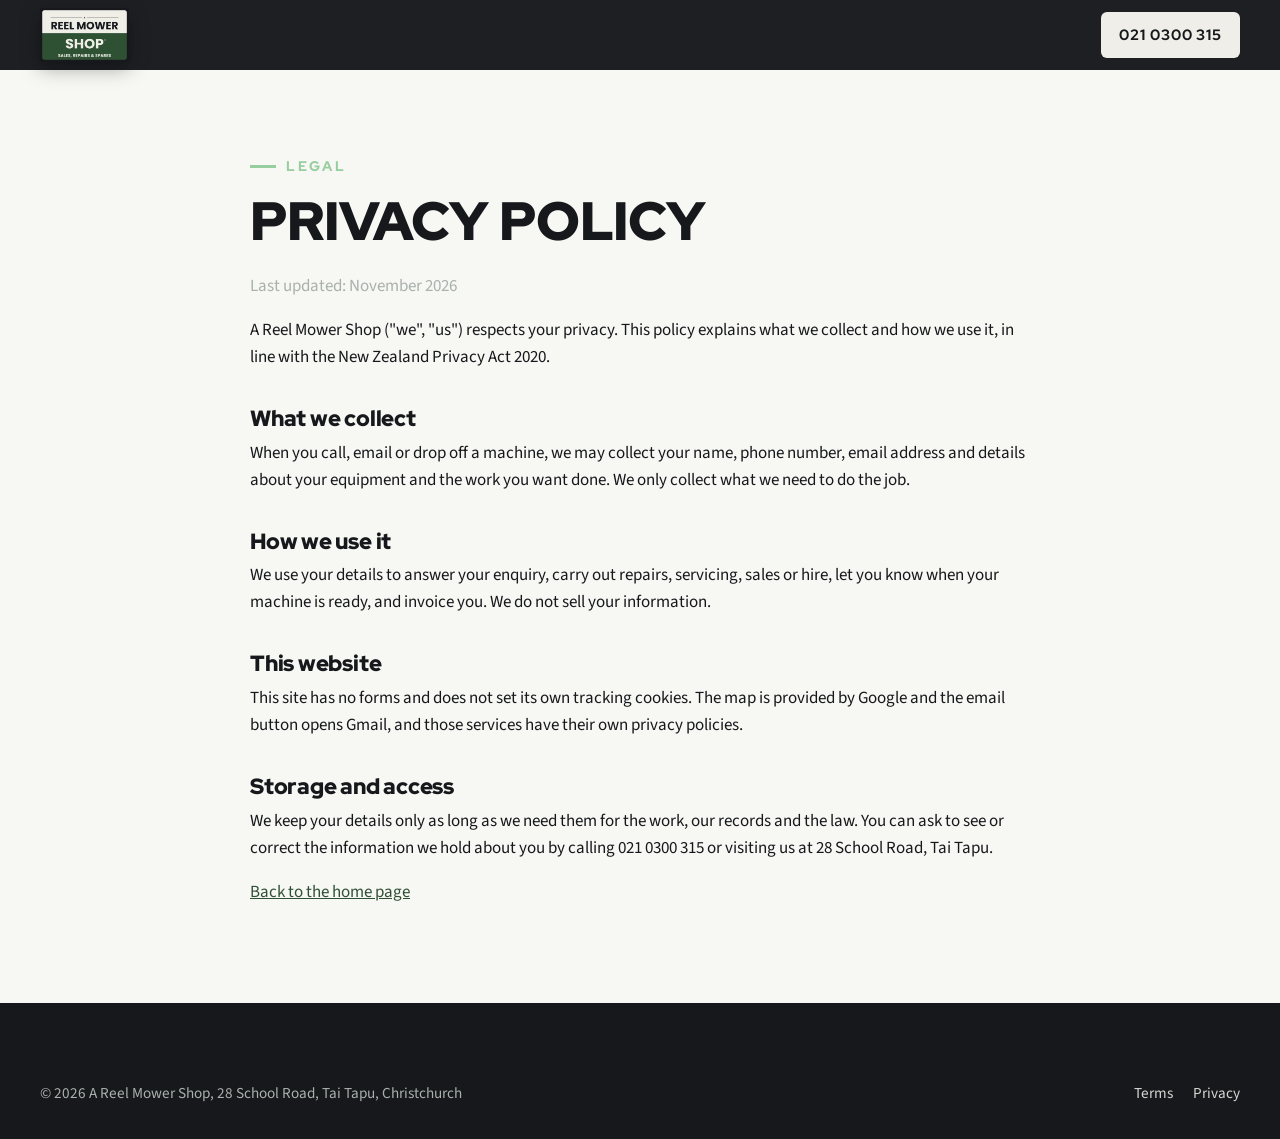
==== commit 2c453a56: "Client changes: A Reel Mower Shop logo, sharpening focus, new brands, Facebook - New A Reel Mower Sh" ====
--- a/privacy.html
+++ b/privacy.html
@@ -3,8 +3,8 @@
 <head>
 <meta charset="utf-8">
 <meta name="viewport" content="width=device-width, initial-scale=1">
-<title>Privacy Policy | A Reel Mower Workshop, Tai Tapu</title>
-<meta name="description" content="Privacy Policy for A Reel Mower Workshop, 28 School Road, Tai Tapu.">
+<title>Privacy Policy | A Reel Mower Shop, Tai Tapu</title>
+<meta name="description" content="Privacy Policy for A Reel Mower Shop, 28 School Road, Tai Tapu.">
 <meta name="theme-color" content="#0C1011">
 <link rel="icon" href="favicon.ico" sizes="48x48">
 <link rel="icon" href="favicon.svg" type="image/svg+xml">
@@ -16,20 +16,20 @@
 </head>
 <body>
 <header class="nav scrolled"><div class="wrap">
-  <a class="logo" href="index.html" aria-label="A Reel Mower Workshop, home"><img src="img/logo-workshop.svg" alt="A Reel Mower Workshop" width="1765" height="688"></a>
+  <a class="logo" href="index.html" aria-label="A Reel Mower Shop, home"><img src="img/logo-shop-320.webp" srcset="img/logo-shop-320.webp 320w, img/logo-shop-640.webp 640w" sizes="118px" alt="A Reel Mower Shop" width="640" height="390"></a>
   <div class="nav-right"><a class="btn btn-primary nav-call" href="tel:+64210300315" aria-label="Call 021 0300 315"><span class="label">021 0300 315</span></a></div>
 </div></header>
 <main class="legal"><div class="wrap">
 <span class="eyebrow">Legal</span>
 <h1>Privacy Policy</h1>
 <p class="muted">Last updated: November 2026</p>
-<p>A Reel Mower Workshop ("we", "us") respects your privacy. This policy explains what we collect and how we use it, in line with the New Zealand Privacy Act 2020.</p>
+<p>A Reel Mower Shop ("we", "us") respects your privacy. This policy explains what we collect and how we use it, in line with the New Zealand Privacy Act 2020.</p>
 <h2>What we collect</h2><p>When you call, email or drop off a machine, we may collect your name, phone number, email address and details about your equipment and the work you want done. We only collect what we need to do the job.</p>
 <h2>How we use it</h2><p>We use your details to answer your enquiry, carry out repairs, servicing, sales or hire, let you know when your machine is ready, and invoice you. We do not sell your information.</p>
 <h2>This website</h2><p>This site has no forms and does not set its own tracking cookies. The map is provided by Google and the email button opens Gmail, and those services have their own privacy policies.</p>
 <h2>Storage and access</h2><p>We keep your details only as long as we need them for the work, our records and the law. You can ask to see or correct the information we hold about you by calling 021 0300 315 or visiting us at 28 School Road, Tai Tapu.</p>
 <p><a href="index.html">Back to the home page</a></p>
 </div></main>
-<footer class="footer"><div class="wrap footer-bottom"><span>&copy; 2026 A Reel Mower Workshop, 28 School Road, Tai Tapu, Christchurch</span><span class="footer-links"><a href="terms.html">Terms</a><a href="privacy.html">Privacy</a></span></div></footer>
+<footer class="footer"><div class="wrap footer-bottom"><span>&copy; 2026 A Reel Mower Shop, 28 School Road, Tai Tapu, Christchurch</span><span class="footer-links"><a href="terms.html">Terms</a><a href="privacy.html">Privacy</a></span></div></footer>
 </body>
 </html>
--- a/styles.css
+++ b/styles.css
@@ -1,19 +1,21 @@
-/* A Reel Mower Workshop. Colours come straight off the logo: black frame, cream, forest green. */
+/* A Reel Mower Shop. Colours come straight off the logo: black frame, cream, forest green. */
 :root{
-  --dark:#151B1A;        /* dark band: the logo black, lifted */
-  --black:#0C1011;       /* the logo's black: darkest anchor */
-  --dark-3:#1F2725;      /* raised dark surface */
-  --cream:#F1EDCF;       /* the logo's cream */
-  --bone:#F8F6EB;        /* light band */
-  --bone-2:#F1EDCF;      /* second light band: the logo cream itself */
-  --green:#024422;       /* the logo's forest green: the one accent */
-  --green-dk:#013318;
-  --green-lt:#82C9A4;    /* the same green, lightened for dark backgrounds */
-  --ink:#0C1011;
+  --dark:#1F2026;        /* dark band: the logo black, lifted */
+  --black:#17181C;       /* the logo's black: darkest anchor */
+  --dark-3:#282A31;      /* raised dark surface */
+  --cream:#EFEEE8;       /* the logo's cream */
+  --bone:#F7F7F3;        /* light band */
+  --bone-2:#EFEEE8;      /* second light band: the logo cream itself */
+  --green:#2F5034;       /* the logo's forest green: the one accent */
+  --green-dk:#243D28;
+  --green-lt:#97CE9F;    /* the same green, lightened for dark backgrounds */
+  --fb:#0866FF;          /* Facebook blue, for the Facebook links only */
+  --fb-dk:#0756D6;
+  --ink:#17181C;
   --muted:#A9B1AD;
   --muted-dk:#55605B;
   --line:rgba(255,255,255,.12);
-  --line-dk:rgba(12,16,17,.14);
+  --line-dk:rgba(23,24,28,.14);
   --display:'Red Hat Display', 'Arial Black', sans-serif;
   --body:'Source Sans 3', Arial, sans-serif;
   --r:6px;
@@ -62,17 +64,20 @@
 /* ---------- NAV ---------- */
 .nav{position:fixed;top:0;left:0;right:0;z-index:50;color:#fff;transition:background .3s,box-shadow .3s}
 .nav .wrap{display:flex;align-items:center;justify-content:space-between;gap:16px;height:92px;transition:height .3s}
-.nav.scrolled{background:rgba(12,16,17,.97);box-shadow:0 1px 0 var(--line)}
+.nav.scrolled{background:rgba(23,24,28,.97);box-shadow:0 1px 0 var(--line)}
 .nav.scrolled .wrap{height:70px}
-.logo{display:block;flex:none;line-height:0;border-radius:3px;box-shadow:0 6px 20px rgba(0,0,0,.35)}
-.logo img{height:62px;width:auto;transition:height .3s}
-.nav.scrolled .logo img{height:48px}
+.logo{display:block;flex:none;line-height:0;border-radius:2px;box-shadow:0 6px 20px rgba(0,0,0,.35)}
+.logo img{height:72px;width:auto;transition:height .3s}
+.nav.scrolled .logo img{height:54px}
 .nav-links{display:flex;gap:26px;list-style:none;margin:0;padding:0}
 .nav-links a{color:#fff;text-decoration:none;font-family:var(--display);font-weight:700;font-size:.95rem;letter-spacing:.08em;text-transform:uppercase;position:relative;padding:6px 0}
 .nav-links a::after{content:"";position:absolute;left:0;bottom:0;height:2px;width:0;background:var(--green-lt);transition:width .25s}
 .nav-links a:hover::after{width:100%}
 .nav-right{display:flex;align-items:center;gap:8px}
 .nav-call{min-height:46px;padding:8px 16px;font-size:.92rem}
+.nav-fb{width:46px;height:46px;flex:none;display:inline-flex;align-items:center;justify-content:center;border-radius:50%;background:var(--fb);color:#fff;transition:background .2s,transform .2s}
+.nav-fb:hover{background:var(--fb-dk);transform:translateY(-2px)}
+.nav-fb svg{width:22px;height:22px}
 .burger{display:none;background:none;border:0;color:#fff;width:46px;height:46px;padding:10px;cursor:pointer}
 .burger svg{width:26px;height:26px}
 @media (max-width:1060px){
@@ -83,8 +88,8 @@
 }
 @media (max-width:560px){
   .nav .wrap{height:78px}
-  .logo img{height:48px}
-  .nav.scrolled .logo img{height:42px}
+  .logo img{height:56px}
+  .nav.scrolled .logo img{height:48px}
   .nav-call .label{display:none}
   .nav-call{padding:8px 13px}
 }
@@ -95,7 +100,7 @@
 .hero-slides img{position:absolute;inset:0;width:100%;height:100%;object-fit:cover;opacity:0;transform:scale(1.02);transition:opacity 1.6s ease}
 .hero-slides img.active{opacity:1;animation:kenburns 8s ease-out forwards}
 @keyframes kenburns{from{transform:scale(1.02) translate(0,0)}to{transform:scale(1.12) translate(-1.5%,-1%)}}
-.hero::after{content:"";position:absolute;inset:0;background:linear-gradient(90deg,rgba(12,16,17,.86) 0%,rgba(12,16,17,.55) 55%,rgba(12,16,17,.32)),linear-gradient(0deg,rgba(12,16,17,.92),transparent 50%)}
+.hero::after{content:"";position:absolute;inset:0;background:linear-gradient(90deg,rgba(23,24,28,.86) 0%,rgba(23,24,28,.55) 55%,rgba(23,24,28,.32)),linear-gradient(0deg,rgba(23,24,28,.92),transparent 50%)}
 .hero .wrap{position:relative;z-index:2;width:100%}
 .hero .eyebrow{color:var(--cream)}
 .hero h1{font-size:clamp(2.3rem,7.6vw,6.4rem);text-transform:uppercase;margin-bottom:22px}
@@ -125,17 +130,17 @@
 .trust{padding:0;background:var(--green);color:var(--cream);border-top:6px solid var(--black);border-bottom:6px solid var(--black)}
 .trust-grid{display:grid;grid-template-columns:repeat(3,1fr)}
 .trust-item{display:flex;gap:14px;align-items:center;padding:26px 22px}
-.trust-item+.trust-item{border-left:1px solid rgba(241,237,207,.25)}
+.trust-item+.trust-item{border-left:1px solid rgba(239,238,232,.25)}
 .trust-item .icon{width:34px;height:34px}
 .trust-item strong{display:block;font-family:var(--display);font-size:1.2rem;font-weight:900;text-transform:uppercase;letter-spacing:.02em;line-height:1.15;color:#fff}
 .trust-item span{font-size:.96rem}
-@media (max-width:820px){.trust-grid{grid-template-columns:1fr}.trust-item+.trust-item{border-left:0;border-top:1px solid rgba(241,237,207,.25)}}
+@media (max-width:820px){.trust-grid{grid-template-columns:1fr}.trust-item+.trust-item{border-left:0;border-top:1px solid rgba(239,238,232,.25)}}
 
 /* ---------- SERVICE TILES ---------- */
 .tiles{display:grid;grid-template-columns:repeat(3,1fr);grid-auto-rows:360px;gap:8px}
 .tile{position:relative;overflow:hidden;color:#fff;display:flex;align-items:flex-end;background:var(--dark-3);border-radius:var(--r)}
 .tile img{position:absolute;inset:0;width:100%;height:100%;object-fit:cover;transition:transform .8s cubic-bezier(.2,.8,.2,1)}
-.tile::after{content:"";position:absolute;inset:0;background:linear-gradient(0deg,rgba(12,16,17,.95) 0%,rgba(12,16,17,.55) 45%,rgba(12,16,17,.12) 100%)}
+.tile::after{content:"";position:absolute;inset:0;background:linear-gradient(0deg,rgba(23,24,28,.95) 0%,rgba(23,24,28,.55) 45%,rgba(23,24,28,.12) 100%)}
 .tile:hover img{transform:scale(1.06)}
 .tile-body{position:relative;z-index:2;padding:24px}
 .tile-num{font-family:var(--display);font-weight:900;color:var(--green-lt);font-size:.9rem;letter-spacing:.2em}
@@ -163,14 +168,17 @@
 .steps li{counter-increment:s;display:flex;gap:16px;align-items:flex-start;padding:16px 18px;background:var(--dark-3);border-radius:var(--r)}
 .steps li::before{content:counter(s,decimal-leading-zero);font-family:var(--display);font-weight:900;color:var(--green-lt);font-size:1.3rem;line-height:1.1}
 .steps strong{display:block;font-family:var(--display);font-weight:800}
-.chiplist{display:flex;flex-wrap:wrap;gap:8px;margin:0 0 26px;padding:0;list-style:none}
-.chiplist li{padding:7px 13px;border:1px solid var(--line);border-radius:999px;font-size:.95rem}
-.band-light .chiplist li,.band-bone .chiplist li{border-color:var(--line-dk)}
+/* showroom brand logos: official artwork, each on the logo's black so the white and lime versions read */
+.brands{display:grid;grid-template-columns:repeat(4,minmax(0,1fr));gap:10px;list-style:none;margin:0 0 30px;padding:0}
+.brands li{display:flex;align-items:center;justify-content:center;height:104px;padding:18px 22px;background:var(--black);border-radius:var(--r)}
+.brands img{width:auto;height:auto;max-height:38px;max-width:100%}
+.brands .brand-more{font-family:var(--display);font-weight:800;font-size:.95rem;letter-spacing:.08em;text-transform:uppercase;color:var(--cream);text-align:center}
+@media (max-width:760px){.brands{grid-template-columns:repeat(2,minmax(0,1fr));gap:8px}.brands li{height:80px;padding:14px 16px}.brands img{max-height:28px}.brands .brand-more{font-size:.82rem}}
 .note{font-size:.92rem}
 
 /* ---------- STATS BAND ---------- */
 .parallax{background-size:cover;background-position:center;background-attachment:fixed;color:#fff;padding:110px 0}
-.parallax::before{content:"";position:absolute;inset:0;background:rgba(12,16,17,.8)}
+.parallax::before{content:"";position:absolute;inset:0;background:rgba(23,24,28,.8)}
 .parallax .wrap{position:relative}
 .stats{display:grid;grid-template-columns:repeat(4,1fr);gap:20px;text-align:center}
 .stat b{display:block;font-family:var(--display);font-size:clamp(2.6rem,6vw,4.4rem);font-weight:900;line-height:1;color:var(--cream)}
@@ -183,7 +191,7 @@
 .masonry figure{break-inside:avoid;margin:0 0 10px;position:relative;overflow:hidden;border-radius:var(--r)}
 .masonry img{width:100%;height:auto;display:block;transition:transform .7s cubic-bezier(.2,.8,.2,1)}
 .masonry figure:hover img{transform:scale(1.04)}
-.masonry figcaption{position:absolute;left:0;right:0;bottom:0;padding:30px 14px 11px;font-family:var(--display);font-weight:700;font-size:.92rem;letter-spacing:.04em;color:#fff;background:linear-gradient(0deg,rgba(12,16,17,.85),transparent)}
+.masonry figcaption{position:absolute;left:0;right:0;bottom:0;padding:30px 14px 11px;font-family:var(--display);font-weight:700;font-size:.92rem;letter-spacing:.04em;color:#fff;background:linear-gradient(0deg,rgba(23,24,28,.85),transparent)}
 @media (max-width:900px){.masonry{column-count:2}}
 @media (max-width:520px){.masonry{column-count:1}}
 
@@ -228,10 +236,13 @@
 .info small{display:block;font-family:var(--display);font-weight:800;letter-spacing:.14em;text-transform:uppercase;font-size:.75rem;color:var(--muted)}
 .info a{color:#fff;text-decoration:none}
 .info a:hover{text-decoration:underline}
-.socials{display:flex;gap:10px}
-.socials a{width:46px;height:46px;display:inline-flex;align-items:center;justify-content:center;border:1px solid var(--line);border-radius:50%;color:#fff;transition:background .2s,border-color .2s}
-.socials a:hover{background:var(--green);border-color:var(--green)}
-.socials svg{width:20px;height:20px}
+.fb-card{display:flex;align-items:center;gap:16px;max-width:420px;padding:16px 20px;border-radius:var(--r);background:var(--fb);color:#fff;text-decoration:none;transition:background .2s,transform .2s}
+.fb-card:hover{background:var(--fb-dk);transform:translateY(-2px)}
+.fb-card svg{width:34px;height:34px;flex:none}
+.fb-card b{display:block;font-family:var(--display);font-weight:800;font-size:1.1rem;letter-spacing:.02em}
+.fb-card small{display:block;opacity:.9;font-size:.9rem}
+.btn-fb{background:var(--fb);color:#fff}
+.btn-fb:hover{background:var(--fb-dk);transform:translateY(-2px)}
 .contact-card{background:var(--black);padding:34px;border-radius:var(--r);border-top:6px solid var(--green)}
 .contact-card h3{font-size:1.8rem;text-transform:uppercase}
 .contact-card .btn{width:100%;min-height:62px;font-size:1.05rem;margin-top:12px}
@@ -245,7 +256,7 @@
 /* ---------- FOOTER ---------- */
 .footer{background:var(--black);padding:56px 0 34px;color:var(--muted);font-size:.95rem}
 .footer-top{display:flex;justify-content:space-between;align-items:center;gap:26px;flex-wrap:wrap;padding-bottom:28px;border-bottom:1px solid var(--line)}
-.footer-logo img{height:84px;width:auto;border-radius:3px}
+.footer-logo img{height:96px;width:auto;border-radius:2px}
 .footer-links{display:flex;gap:20px;flex-wrap:wrap}
 .footer-links a{color:#D5D8D2;text-decoration:none}
 .footer-links a:hover{color:#fff}
@@ -267,8 +278,8 @@
   section .btn{width:100%}
   /* hero: more shade behind the words, stacked full-width buttons */
   .hero{padding:118px 0 40px}
-  .hero::after{background:linear-gradient(0deg,rgba(12,16,17,.94) 0%,rgba(12,16,17,.78) 48%,rgba(12,16,17,.42) 100%)}
-  .hero h1{font-size:min(2.3rem,10.2vw)}  /* keeps MOWER REPAIRS on one line down to 320px */
+  .hero::after{background:linear-gradient(0deg,rgba(23,24,28,.94) 0%,rgba(23,24,28,.78) 48%,rgba(23,24,28,.42) 100%)}
+  .hero h1{font-size:min(2.3rem,8vw)}  /* keeps MOWER SHARPENING on one line down to 320px */
   .hero .eyebrow{letter-spacing:.14em}
   .hero-ctas{flex-direction:column;align-items:stretch}
   .hero-bottom{gap:22px}
